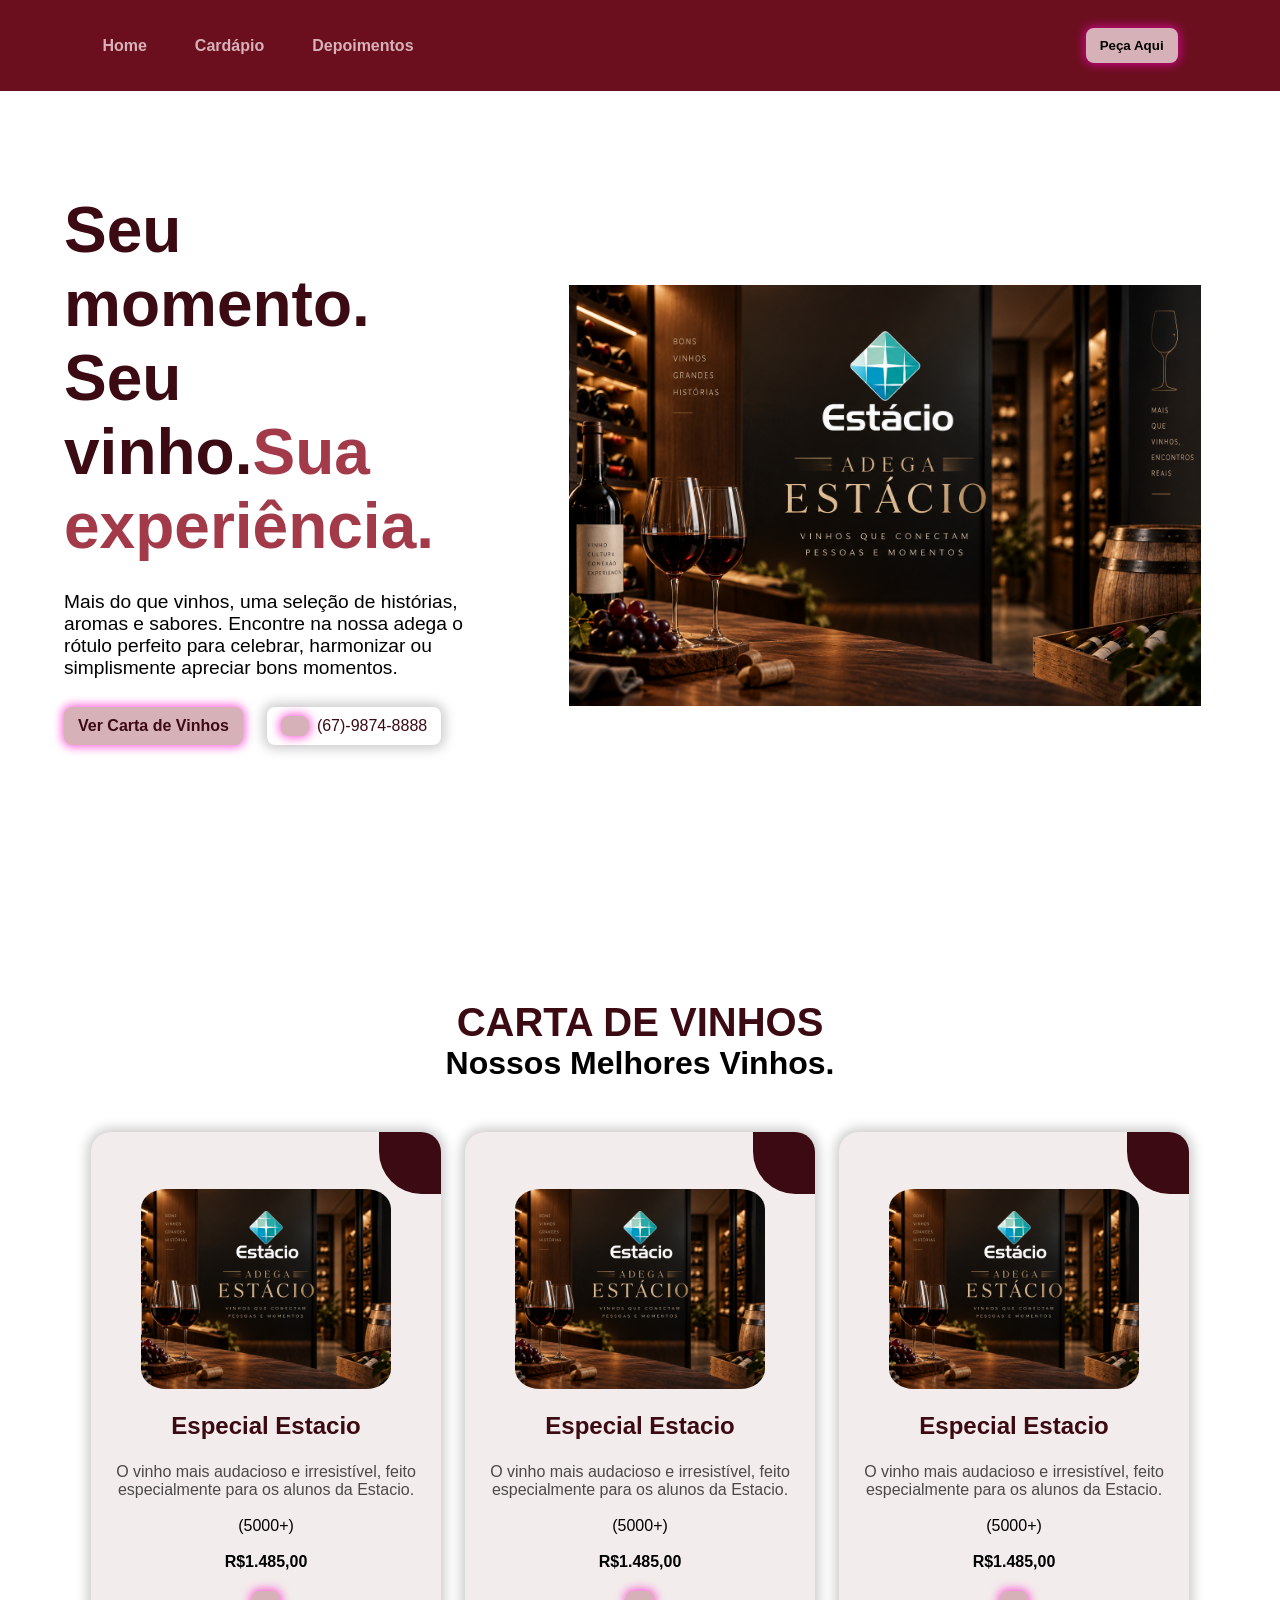
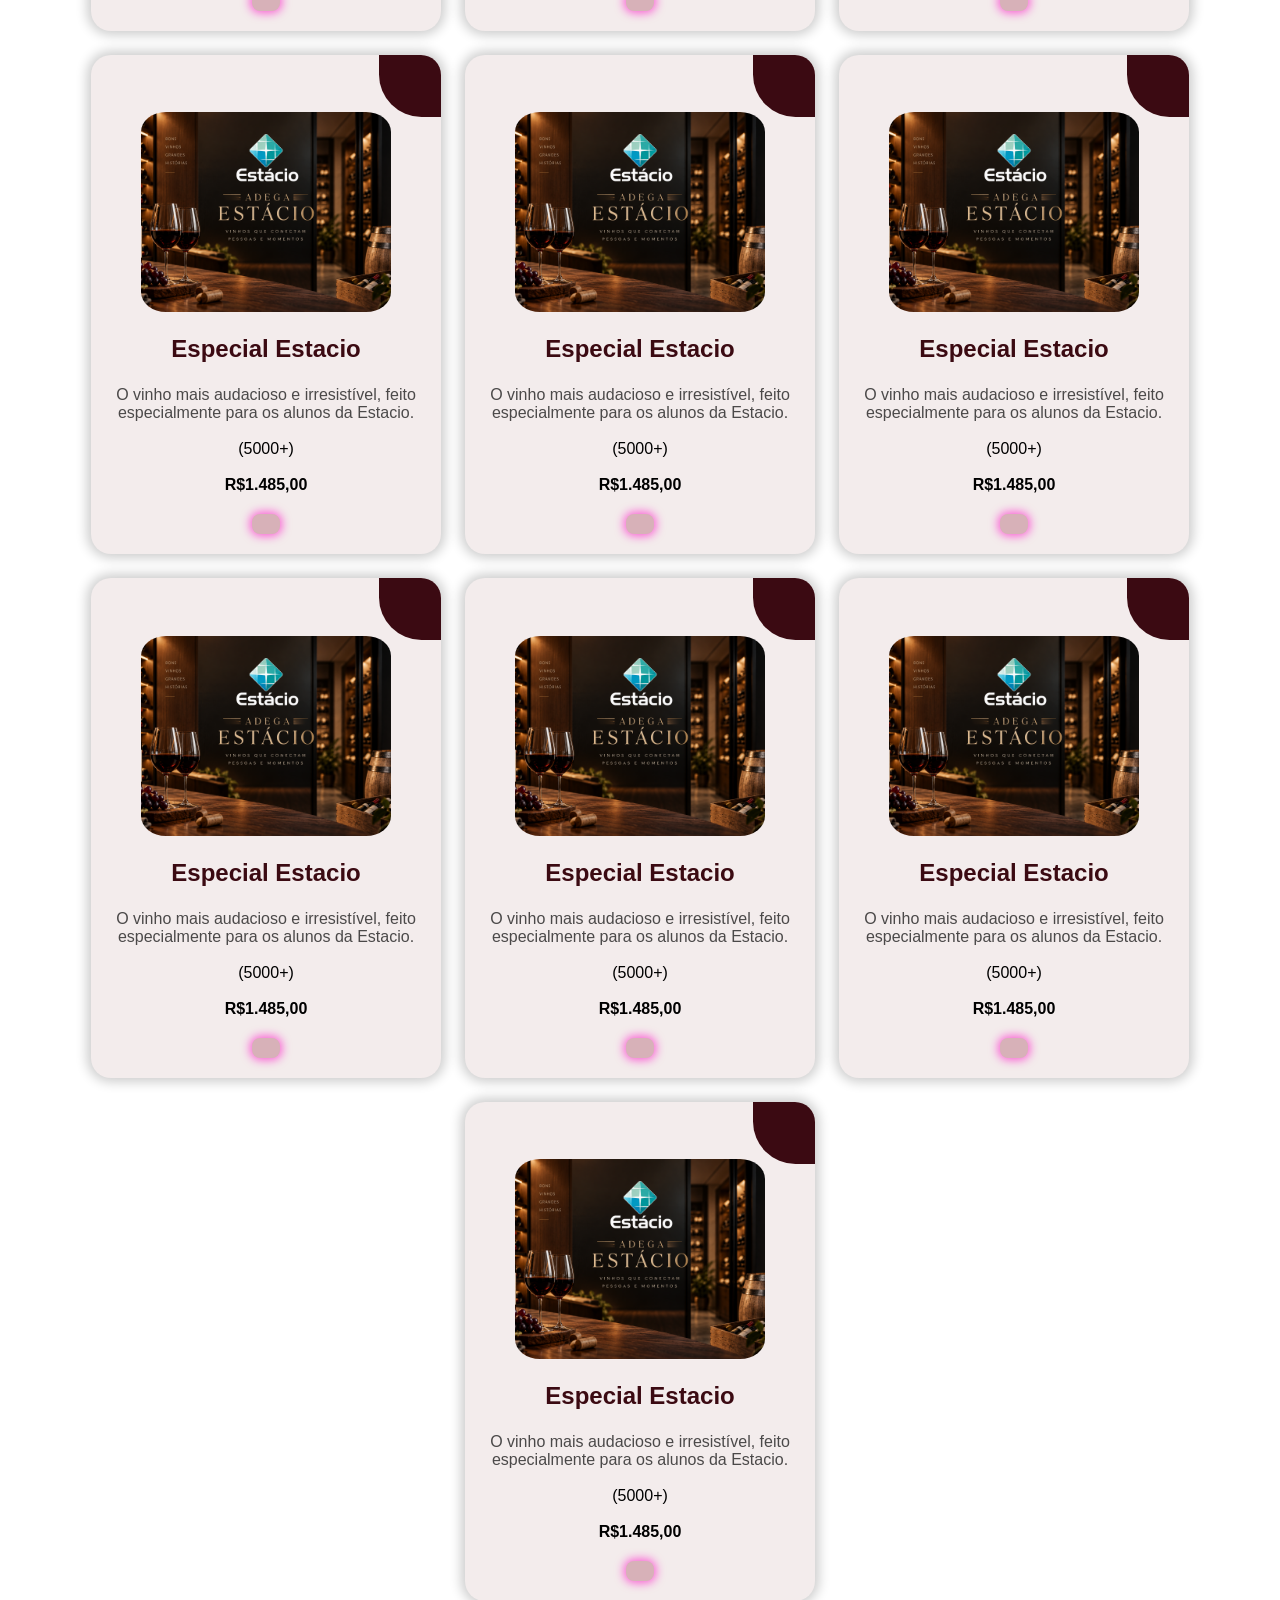
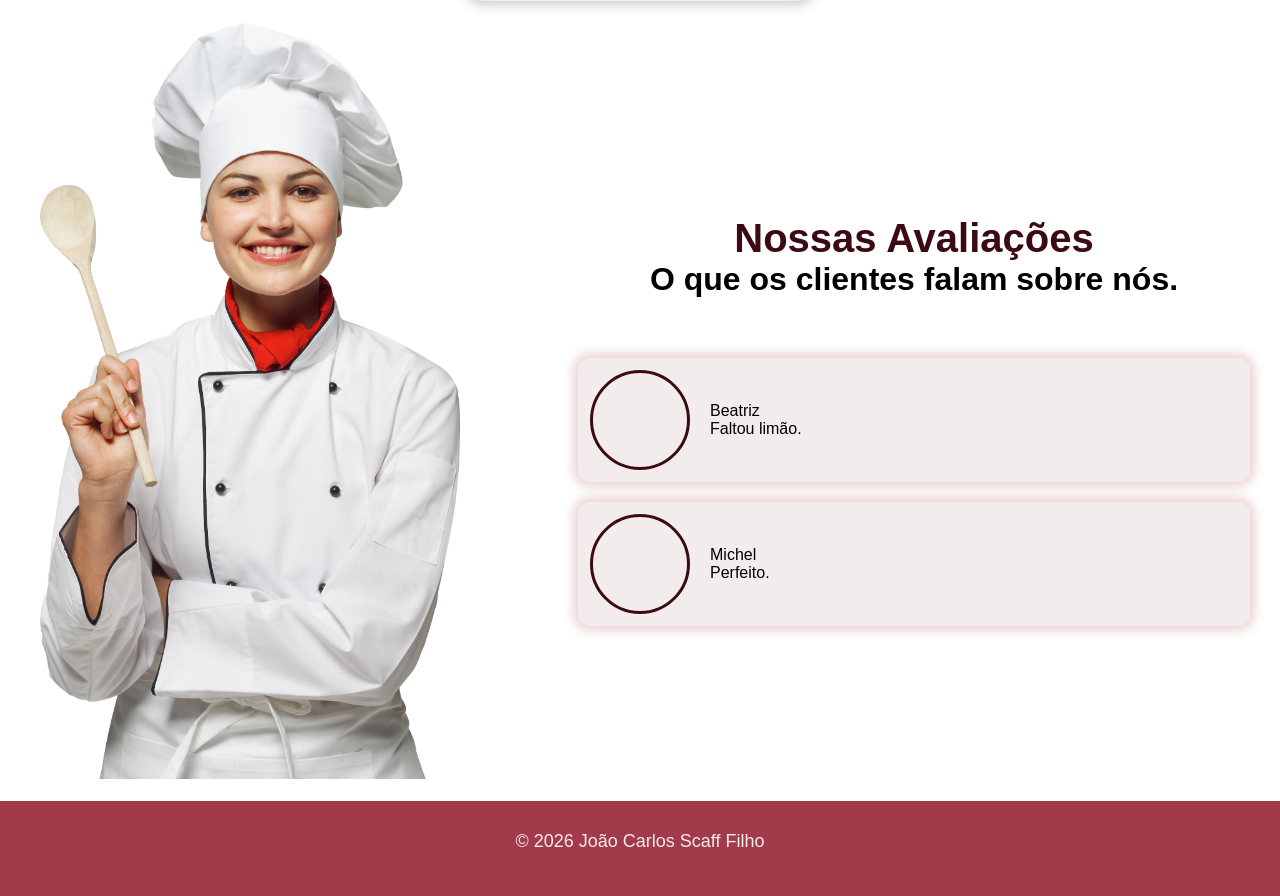
==== Lanchonete/index.html @ 042e5194 "Adega" ====
<!DOCTYPE html>
<html lang="pt-br">
<head>
    <meta charset="UTF-8">
    <meta name="viewport" content="width=device-width, initial-scale=1.0">
    <title>ADEGA ESTÁCIO 2026</title>
    <link rel="stylesheet" href="CSS/style.css">

    <link rel="stylesheet" href="https://cdnjs.cloudflare.com/ajax/libs/font-awesome/7.3.1/css/all.css" integrity="sha512-x9WwyMYBnlXMNQ6kQ/Lyzu1NqIhLQKL5Oq6xByfXuRj7s9CskyCbLv/1IjqzJmXwFXWr0ov6jBV7Qbc0hh9nHg==" crossorigin="anonymous" referrerpolicy="no-referrer">
</head>
<body>
    <header>
        <nav class="navbar">
            <ul class="nav-list">
                <li class="nav-item">
                    <a href="index.html" class="item">Home</a>
                </li>
                <li class="nav-item">
                    <a href="" class="item">Cardápio</a>
                </li>
                <li class="nav-item">
                    <a href="" class="item">Depoimentos</a>
                </li>
            </ul>
            <button class="btn-default">Peça Aqui</button>
        </nav>
        <button class="mobile-btn">
            <i class="fa-solid fa-bars"></i>
        </button>
        <div class="mobile-menu">
            <ul class="mobile-nav-list">
                <li class="nav-item">
                    <a href="index.html" class="item">Home</a>
                </li>
                <li class="nav-item">
                    <a href="" class="item">Cardápio</a>
                </li>
                <li class="nav-item">
                    <a href="" class="item">Depoimentos</a>
                </li>
            </ul>
        </div>
    </header>

    <main class="content">
        <section class="home" id="home">
            <div class="cta">
                <h1 class="title">
                    Seu momento. Seu vinho.<span>Sua experiência.</span>
                </h1>
                <p class="descricao">
                    Mais do que vinhos, uma seleção de histórias, aromas e sabores. Encontre na nossa adega o rótulo perfeito para celebrar, harmonizar ou simplismente apreciar bons momentos.
                </p>
                <div class="cta-buttons">
                    <a href="" class="btn-default">Ver Carta de Vinhos</a>
                    <a href="" id="phone-button">
                        <button class="btn-default">
                            <i class="fa-solid fa-phone-volume"></i>
                        </button>
                        (67)-9874-8888
                    </a>
                </div>
                <div class="social-media-buttons">
                    <a href=""><i class="fa-brands fa-whatsapp"></i></a>
                    <a href=""><i class="fa-brands fa-instagram"></i></a>
                    <a href=""><i class="fa-brands fa-linkedin"></i></a>
                </div>
            </div>
            <div class="banner">
                <img src="IMG/Adega.png" alt="Adega Estacio">
            </div>
        </section>
    </main>

    <section class="cardapio" id="cardapio">
        <h2 class="section-title">
            CARTA DE VINHOS
        </h2>
        <h3 class="section-subtitle">
            Nossos Melhores Vinhos.
        </h3>
        <div class="area-cards">
            <div class="card">
                <div class="card-heart">
                    <i class="fa-solid fa-heart"></i>
                </div>
                <div class="area-imagem">
                    <img src="IMG/Adega.png" alt="">
                </div>
                <h3 class="card-title">
                    Especial Estacio
                </h3>
                <span class="card-descricao">
                    O vinho mais audacioso e irresistível, feito especialmente para os alunos da Estacio.
                </span>
                <div class="card-rate">
                    <i class="fa-solid fa-star"></i>
                    <i class="fa-solid fa-star"></i>
                    <i class="fa-solid fa-star"></i>
                    <i class="fa-solid fa-star"></i>
                    <i class="fa-solid fa-star"></i>
                    <span>(5000+)</span>
                </div>
                <div class="card-price">
                    <h4>R$1.485,00</h4>
                    <button class="btn-default">
                        <i class="fa-solid fa-basket-shopping"></i>
                    </button>
                </div>
            </div>
            <div class="card">
                <div class="card-heart">
                    <i class="fa-solid fa-heart"></i>
                </div>
                <div class="area-imagem">
                    <img src="IMG/Adega.png" alt="">
                </div>
                <h3 class="card-title">
                    Especial Estacio
                </h3>
                <span class="card-descricao">
                    O vinho mais audacioso e irresistível, feito especialmente para os alunos da Estacio.
                </span>
                <div class="card-rate">
                    <i class="fa-solid fa-star"></i>
                    <i class="fa-solid fa-star"></i>
                    <i class="fa-solid fa-star"></i>
                    <i class="fa-solid fa-star"></i>
                    <i class="fa-solid fa-star"></i>
                    <span>(5000+)</span>
                </div>
                <div class="card-price">
                    <h4>R$1.485,00</h4>
                    <button class="btn-default">
                        <i class="fa-solid fa-basket-shopping"></i>
                    </button>
                </div>
            </div>
            <div class="card">
                <div class="card-heart">
                    <i class="fa-solid fa-heart"></i>
                </div>
                <div class="area-imagem">
                    <img src="IMG/Adega.png" alt="">
                </div>
                <h3 class="card-title">
                    Especial Estacio
                </h3>
                <span class="card-descricao">
                    O vinho mais audacioso e irresistível, feito especialmente para os alunos da Estacio.
                </span>
                <div class="card-rate">
                    <i class="fa-solid fa-star"></i>
                    <i class="fa-solid fa-star"></i>
                    <i class="fa-solid fa-star"></i>
                    <i class="fa-solid fa-star"></i>
                    <i class="fa-solid fa-star"></i>
                    <span>(5000+)</span>
                </div>
                <div class="card-price">
                    <h4>R$1.485,00</h4>
                    <button class="btn-default">
                        <i class="fa-solid fa-basket-shopping"></i>
                    </button>
                </div>
            </div>
            <div class="card">
                <div class="card-heart">
                    <i class="fa-solid fa-heart"></i>
                </div>
                <div class="area-imagem">
                    <img src="IMG/Adega.png" alt="">
                </div>
                <h3 class="card-title">
                    Especial Estacio
                </h3>
                <span class="card-descricao">
                    O vinho mais audacioso e irresistível, feito especialmente para os alunos da Estacio.
                </span>
                <div class="card-rate">
                    <i class="fa-solid fa-star"></i>
                    <i class="fa-solid fa-star"></i>
                    <i class="fa-solid fa-star"></i>
                    <i class="fa-solid fa-star"></i>
                    <i class="fa-solid fa-star"></i>
                    <span>(5000+)</span>
                </div>
                <div class="card-price">
                    <h4>R$1.485,00</h4>
                    <button class="btn-default">
                        <i class="fa-solid fa-basket-shopping"></i>
                    </button>
                </div>
            </div>
            <div class="card">
                <div class="card-heart">
                    <i class="fa-solid fa-heart"></i>
                </div>
                <div class="area-imagem">
                    <img src="IMG/Adega.png" alt="">
                </div>
                <h3 class="card-title">
                    Especial Estacio
                </h3>
                <span class="card-descricao">
                    O vinho mais audacioso e irresistível, feito especialmente para os alunos da Estacio.
                </span>
                <div class="card-rate">
                    <i class="fa-solid fa-star"></i>
                    <i class="fa-solid fa-star"></i>
                    <i class="fa-solid fa-star"></i>
                    <i class="fa-solid fa-star"></i>
                    <i class="fa-solid fa-star"></i>
                    <span>(5000+)</span>
                </div>
                <div class="card-price">
                    <h4>R$1.485,00</h4>
                    <button class="btn-default">
                        <i class="fa-solid fa-basket-shopping"></i>
                    </button>
                </div>
            </div>
            <div class="card">
                <div class="card-heart">
                    <i class="fa-solid fa-heart"></i>
                </div>
                <div class="area-imagem">
                    <img src="IMG/Adega.png" alt="">
                </div>
                <h3 class="card-title">
                    Especial Estacio
                </h3>
                <span class="card-descricao">
                    O vinho mais audacioso e irresistível, feito especialmente para os alunos da Estacio.
                </span>
                <div class="card-rate">
                    <i class="fa-solid fa-star"></i>
                    <i class="fa-solid fa-star"></i>
                    <i class="fa-solid fa-star"></i>
                    <i class="fa-solid fa-star"></i>
                    <i class="fa-solid fa-star"></i>
                    <span>(5000+)</span>
                </div>
                <div class="card-price">
                    <h4>R$1.485,00</h4>
                    <button class="btn-default">
                        <i class="fa-solid fa-basket-shopping"></i>
                    </button>
                </div>
            </div>
            <div class="card">
                <div class="card-heart">
                    <i class="fa-solid fa-heart"></i>
                </div>
                <div class="area-imagem">
                    <img src="IMG/Adega.png" alt="">
                </div>
                <h3 class="card-title">
                    Especial Estacio
                </h3>
                <span class="card-descricao">
                    O vinho mais audacioso e irresistível, feito especialmente para os alunos da Estacio.
                </span>
                <div class="card-rate">
                    <i class="fa-solid fa-star"></i>
                    <i class="fa-solid fa-star"></i>
                    <i class="fa-solid fa-star"></i>
                    <i class="fa-solid fa-star"></i>
                    <i class="fa-solid fa-star"></i>
                    <span>(5000+)</span>
                </div>
                <div class="card-price">
                    <h4>R$1.485,00</h4>
                    <button class="btn-default">
                        <i class="fa-solid fa-basket-shopping"></i>
                    </button>
                </div>
            </div>
            <div class="card">
                <div class="card-heart">
                    <i class="fa-solid fa-heart"></i>
                </div>
                <div class="area-imagem">
                    <img src="IMG/Adega.png" alt="">
                </div>
                <h3 class="card-title">
                    Especial Estacio
                </h3>
                <span class="card-descricao">
                    O vinho mais audacioso e irresistível, feito especialmente para os alunos da Estacio.
                </span>
                <div class="card-rate">
                    <i class="fa-solid fa-star"></i>
                    <i class="fa-solid fa-star"></i>
                    <i class="fa-solid fa-star"></i>
                    <i class="fa-solid fa-star"></i>
                    <i class="fa-solid fa-star"></i>
                    <span>(5000+)</span>
                </div>
                <div class="card-price">
                    <h4>R$1.485,00</h4>
                    <button class="btn-default">
                        <i class="fa-solid fa-basket-shopping"></i>
                    </button>
                </div>
            </div>
            <div class="card">
                <div class="card-heart">
                    <i class="fa-solid fa-heart"></i>
                </div>
                <div class="area-imagem">
                    <img src="IMG/Adega.png" alt="">
                </div>
                <h3 class="card-title">
                    Especial Estacio
                </h3>
                <span class="card-descricao">
                    O vinho mais audacioso e irresistível, feito especialmente para os alunos da Estacio.
                </span>
                <div class="card-rate">
                    <i class="fa-solid fa-star"></i>
                    <i class="fa-solid fa-star"></i>
                    <i class="fa-solid fa-star"></i>
                    <i class="fa-solid fa-star"></i>
                    <i class="fa-solid fa-star"></i>
                    <span>(5000+)</span>
                </div>
                <div class="card-price">
                    <h4>R$1.485,00</h4>
                    <button class="btn-default">
                        <i class="fa-solid fa-basket-shopping"></i>
                    </button>
                </div>
            </div>
            <div class="card">
                <div class="card-heart">
                    <i class="fa-solid fa-heart"></i>
                </div>
                <div class="area-imagem">
                    <img src="IMG/Adega.png" alt="">
                </div>
                <h3 class="card-title">
                    Especial Estacio
                </h3>
                <span class="card-descricao">
                    O vinho mais audacioso e irresistível, feito especialmente para os alunos da Estacio.
                </span>
                <div class="card-rate">
                    <i class="fa-solid fa-star"></i>
                    <i class="fa-solid fa-star"></i>
                    <i class="fa-solid fa-star"></i>
                    <i class="fa-solid fa-star"></i>
                    <i class="fa-solid fa-star"></i>
                    <span>(5000+)</span>
                </div>
                <div class="card-price">
                    <h4>R$1.485,00</h4>
                    <button class="btn-default">
                        <i class="fa-solid fa-basket-shopping"></i>
                    </button>
                </div>
            </div>
        </div>
    </section>

    <section class="avaliacao" id="avaliacao">
        <img src="IMG/pngwing.com (6) (1).png" alt="">
        <div class="avalicao-content">
            <h2 class="section-title">
                Nossas Avaliações
            </h2>
            <h3 class="section-subtitle">
                O que os clientes falam sobre nós.
            </h3>
            <div class="area-feedbacks">
                <div class="feedback">
                    <div class="area-img-avatar">
                        <img src="" alt="">
                    </div>
                    <div class="feedback-content">
                        <p>
                            Beatriz
                            <span>
                                <i class="fa-solid fa-star"></i>
                                <i class="fa-solid fa-star"></i>
                                <i class="fa-solid fa-star"></i>
                                <i class="fa-solid fa-star"></i>
                                <i class="fa-regular fa-star"></i>
                            </span>
                        </p>
                        <p>
                            Faltou limão.
                        </p>
                    </div>
                </div>
                <div class="feedback">
                    <div class="area-img-avatar">
                        <img src="" alt="">
                    </div>
                    <div class="feedback-content">
                        <p>
                            Michel
                            <span>
                                <i class="fa-solid fa-star"></i>
                                <i class="fa-solid fa-star"></i>
                                <i class="fa-solid fa-star"></i>
                                <i class="fa-solid fa-star"></i>
                                <i class="fa-regular fa-star"></i>
                            </span>
                        </p>
                        <p>
                            Perfeito.
                        </p>
                    </div>
                </div>
            </div>
        </div>
    </section>
    <footer>
        <div class="footer-itens">
            <span class="copyright">
                &copy 2026 João Carlos Scaff Filho
            </span>
            <div class="social-media-buttons">
                <a href="" target="_blank"><i class="fa-brands fa-whatsapp"></i></a>
                <a href="https://www.instagram.com/joaocscaff/" target="_blank"><i class="fa-brands fa-instagram"></i></a>
                <a href="" target="_blank"><i class="fa-brands fa-linkedin"></i></a>
            </div>
        </div>
    </footer>
    
</body>
</html>
---- Lanchonete/CSS/style.css ----
@import url('menu.css');
@import url('home.css');
@import url('cardapio.css');
@import url('avaliacao.css');
@import url('footer.css');

:root{
    --color-primary-1: #F3ECEC;
    --color-primary-2: #D7B1B8;
    --color-primary-3: #A33A4A;
    --color-primary-4: #6B0F1E;
    --color-primary-5: #3B0A12;
    --color-primary-6: #e3ab10;

    --color-neutra-1:#1d1d1d;
    --color-neutra-2:#fff;
}

*{
    margin: 0;
    padding: 0;
    box-sizing: border-box;
    font-family: Verdana, Geneva, Tahoma, sans-serif;
}

a{
    text-decoration: none;
}
li{
    list-style: none;
}

.btn-default{
    border: none;
    display: flex;
    align-items: center;
    padding: 10px 14px;
    background-color: var(--color-primary-2);
    border-radius: 8px;
    font-weight: 600;
    cursor: pointer;
    box-shadow: 0px 0px 10px 2px rgba(255, 0, 195, 0.619);
    transition: 0.3s ease;
}
.btn-default:hover{
    background-color: var(--color-primary-5);
    color: var(--color-primary-1);
}
.social-media-buttons{
    display: flex;
    width: 100%;
    justify-content: start;
    font-size: 1.8rem;
    gap: 20px;
    /* background-color: red; */
}
.social-media-buttons a{
    color: var(--color-primary-5);    
}
.social-media-buttons a:hover{
    color: var(--color-primary-2);
}

.section-title{
    color: var(--color-primary-5);
    font-size: 2.5rem;
    text-align: center;
    margin-top: 100px;
}

.section-subtitle{
    font-size: 2rem;
    text-align: center;
}

@media screen and (max-width: 600px) {
    .section-title{
        font-size: 1rem;
    }
    .section-subtitle{
        font-size: 0.6rem;
    }
}
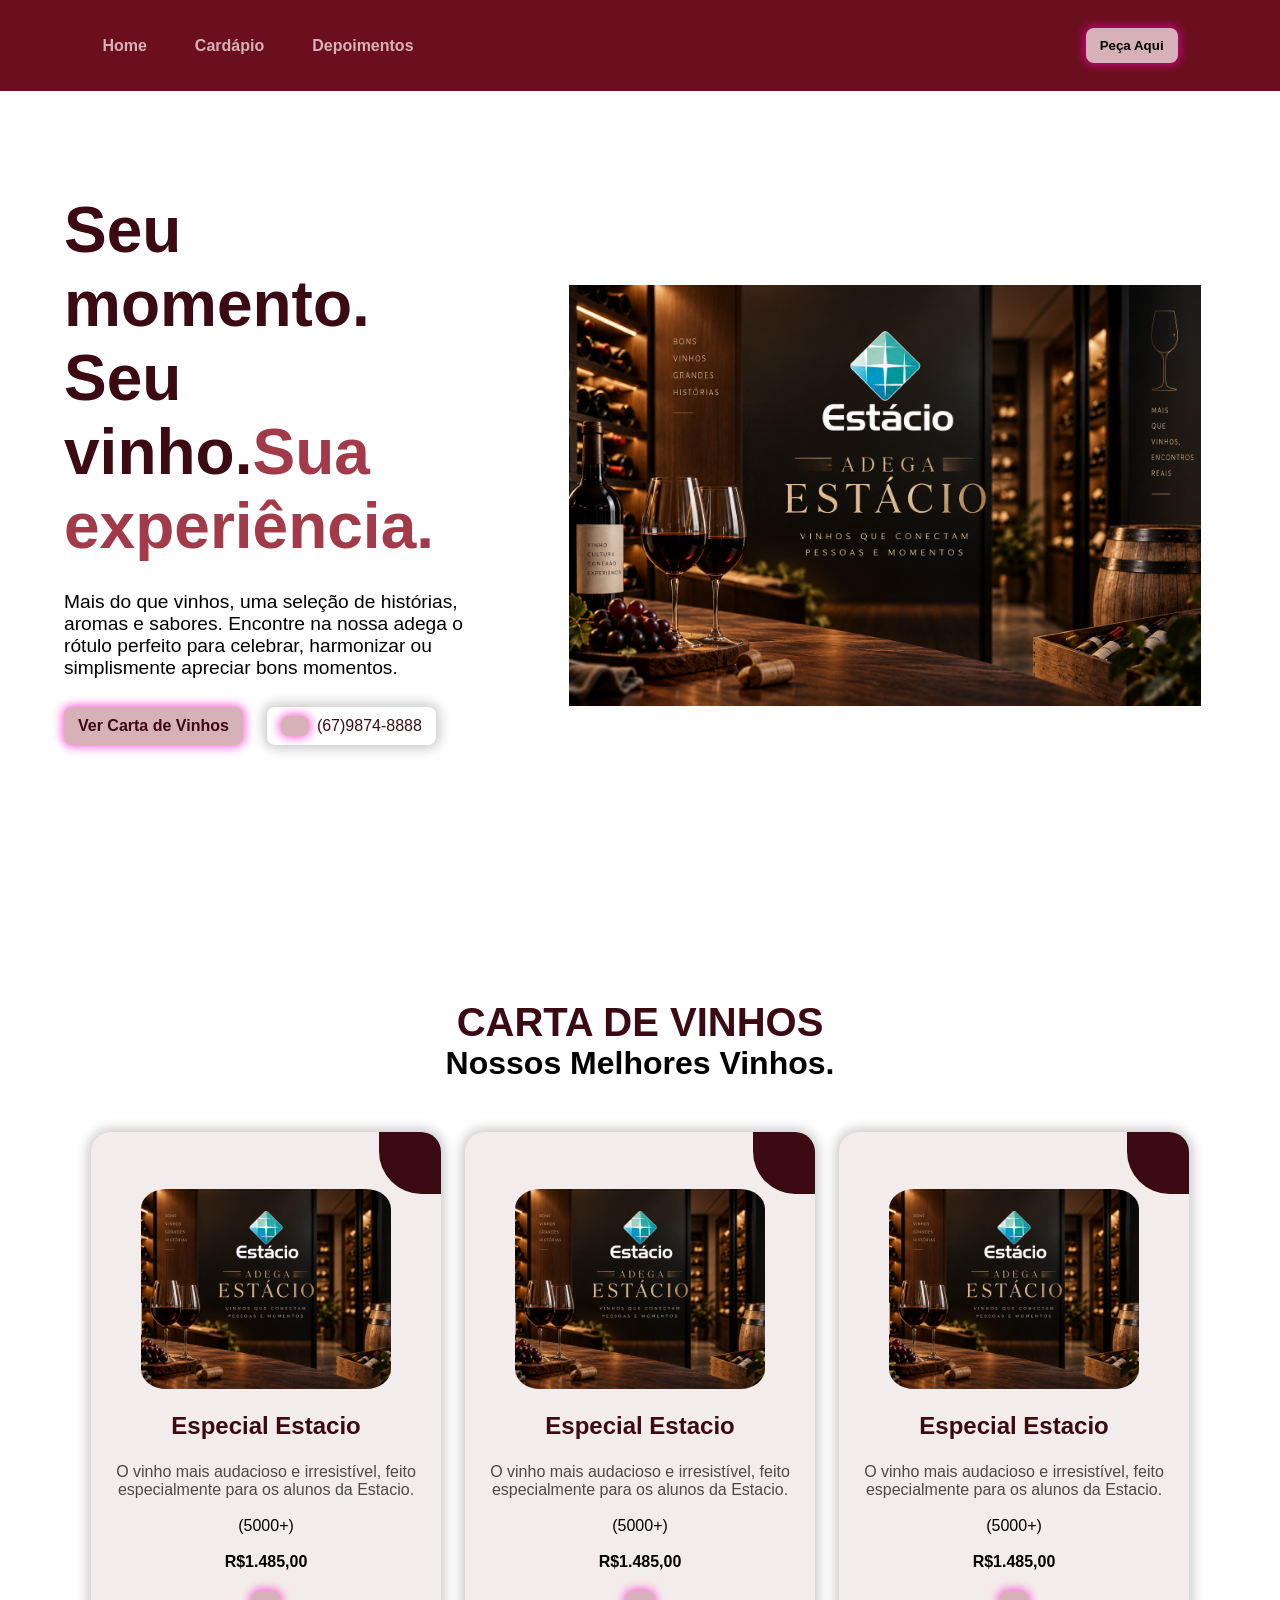
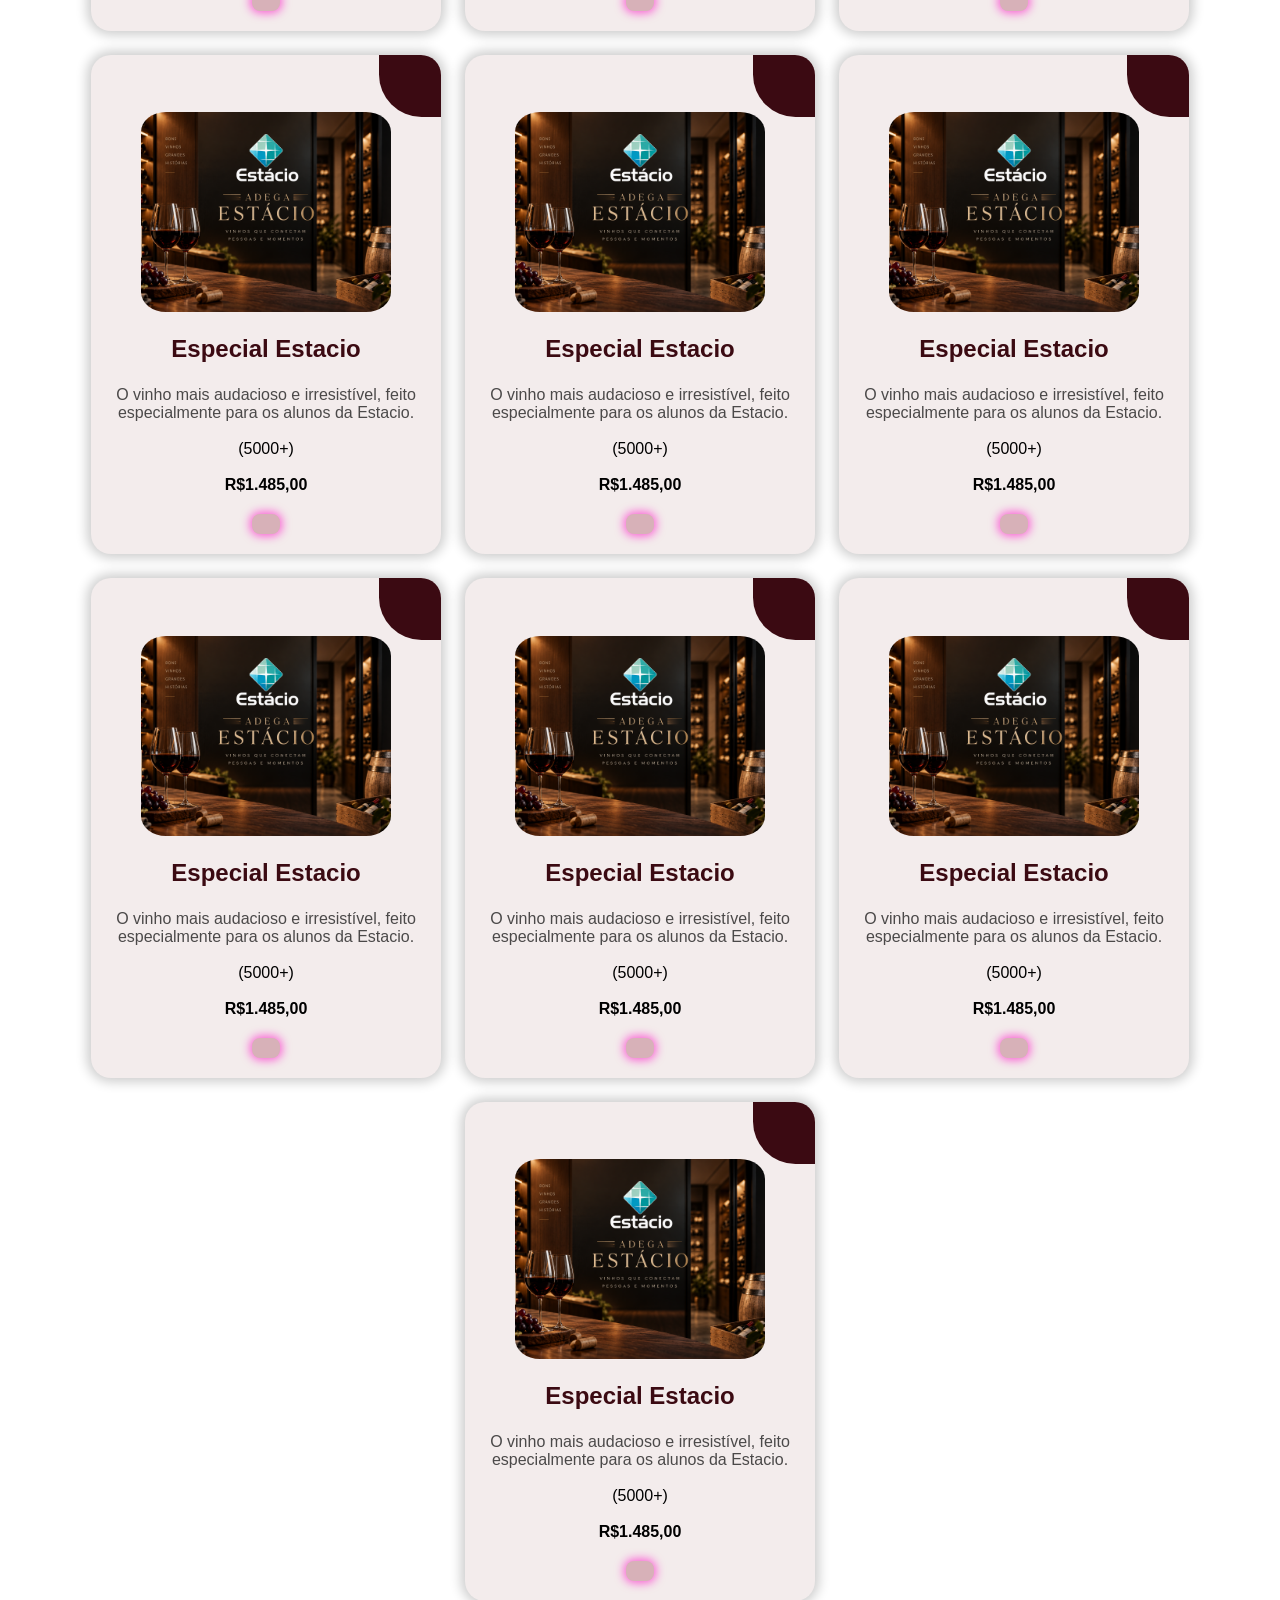
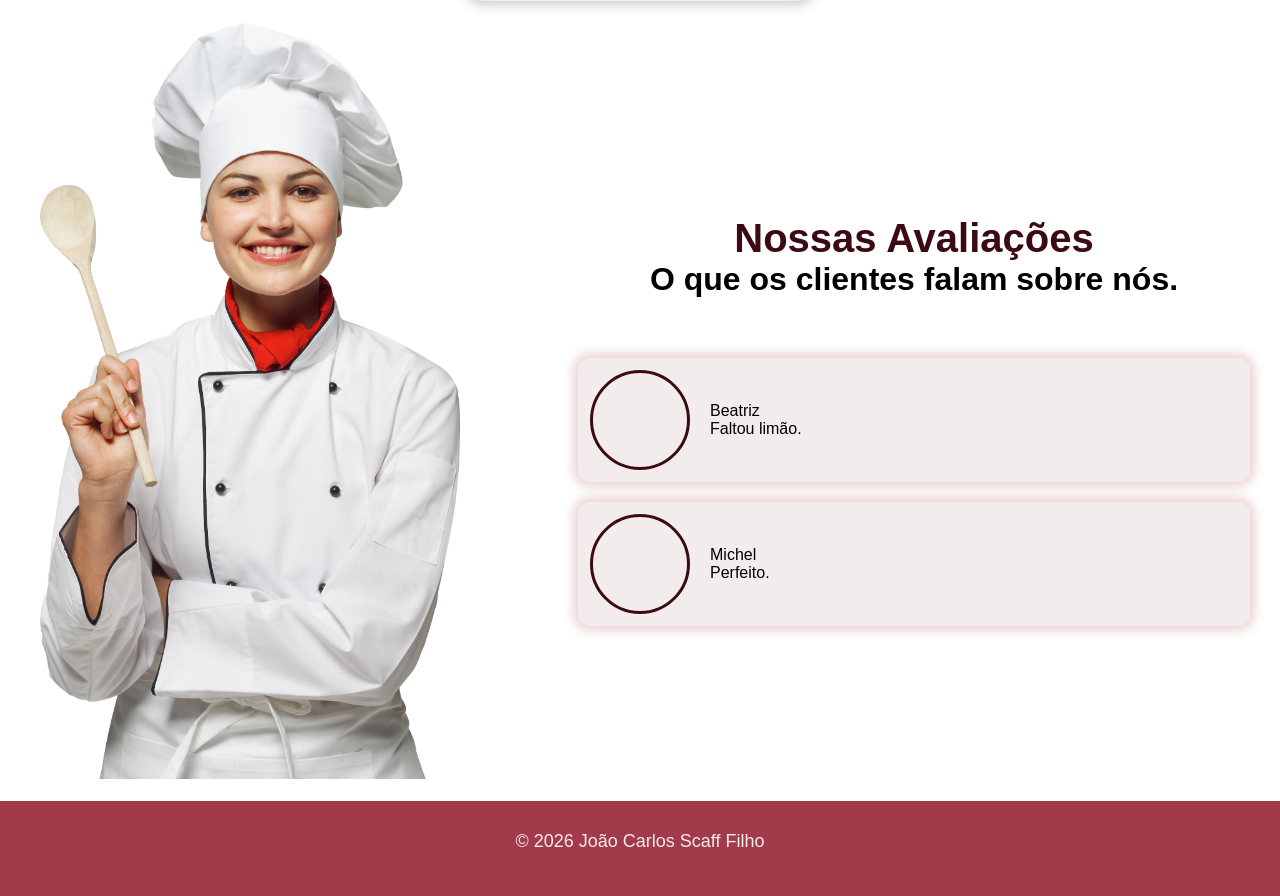
==== commit c7fc7198: "adega" ====
--- a/Lanchonete/index.html
+++ b/Lanchonete/index.html
@@ -7,6 +7,8 @@
     <link rel="stylesheet" href="CSS/style.css">
 
     <link rel="stylesheet" href="https://cdnjs.cloudflare.com/ajax/libs/font-awesome/7.3.1/css/all.css" integrity="sha512-x9WwyMYBnlXMNQ6kQ/Lyzu1NqIhLQKL5Oq6xByfXuRj7s9CskyCbLv/1IjqzJmXwFXWr0ov6jBV7Qbc0hh9nHg==" crossorigin="anonymous" referrerpolicy="no-referrer">
+    <script src="https://cdnjs.cloudflare.com/ajax/libs/jquery/4.0.0/jquery.min.js" integrity="sha512-8LENNbXmzI/Gbj+OwXmqR6V4QaUAw0/porPzy1+dQoJqC0JPHedWoe0DDOTL2uHA5XXJyIsPtiMHH86pVlay6A==" crossorigin="anonymous" referrerpolicy="no-referrer"></script>
+    <script src="JS/menu.js" defer></script>
 </head>
 <body>
     <header>
@@ -57,7 +59,7 @@
                         <button class="btn-default">
                             <i class="fa-solid fa-phone-volume"></i>
                         </button>
-                        (67)-9874-8888
+                        (67)9874-8888
                     </a>
                 </div>
                 <div class="social-media-buttons">
